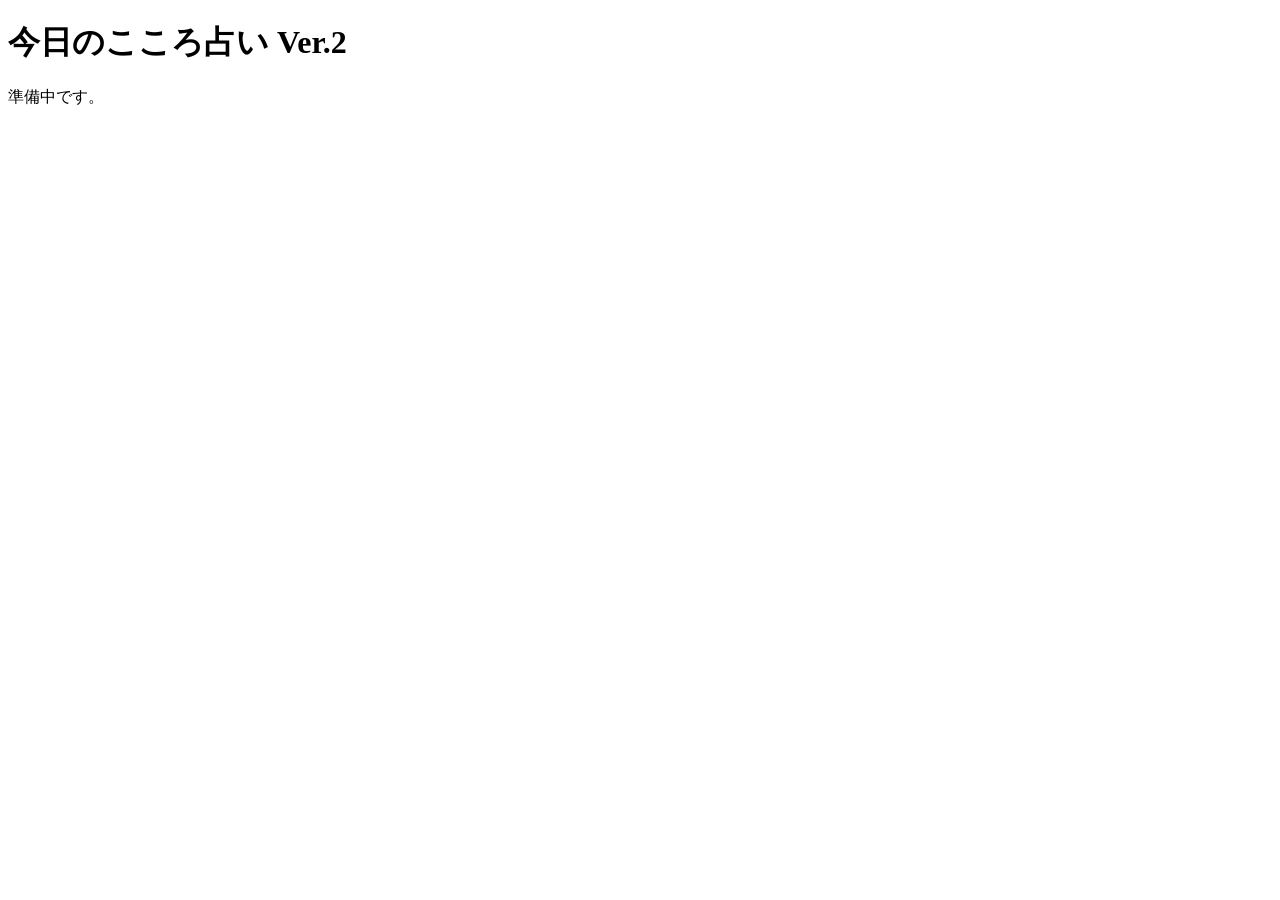
==== index.html @ 20e19fe3 "Create index.htmlを追加" ====
<!DOCTYPE html>
<html lang="ja">
<head>
  <meta charset="UTF-8">
  <meta name="viewport" content="width=device-width, initial-scale=1.0">
  <title>今日のこころ占い Ver.2</title>
</head>

<body>
  <main>
    <h1>今日のこころ占い Ver.2</h1>
    <p>準備中です。</p>
  </main>
</body>
</html>
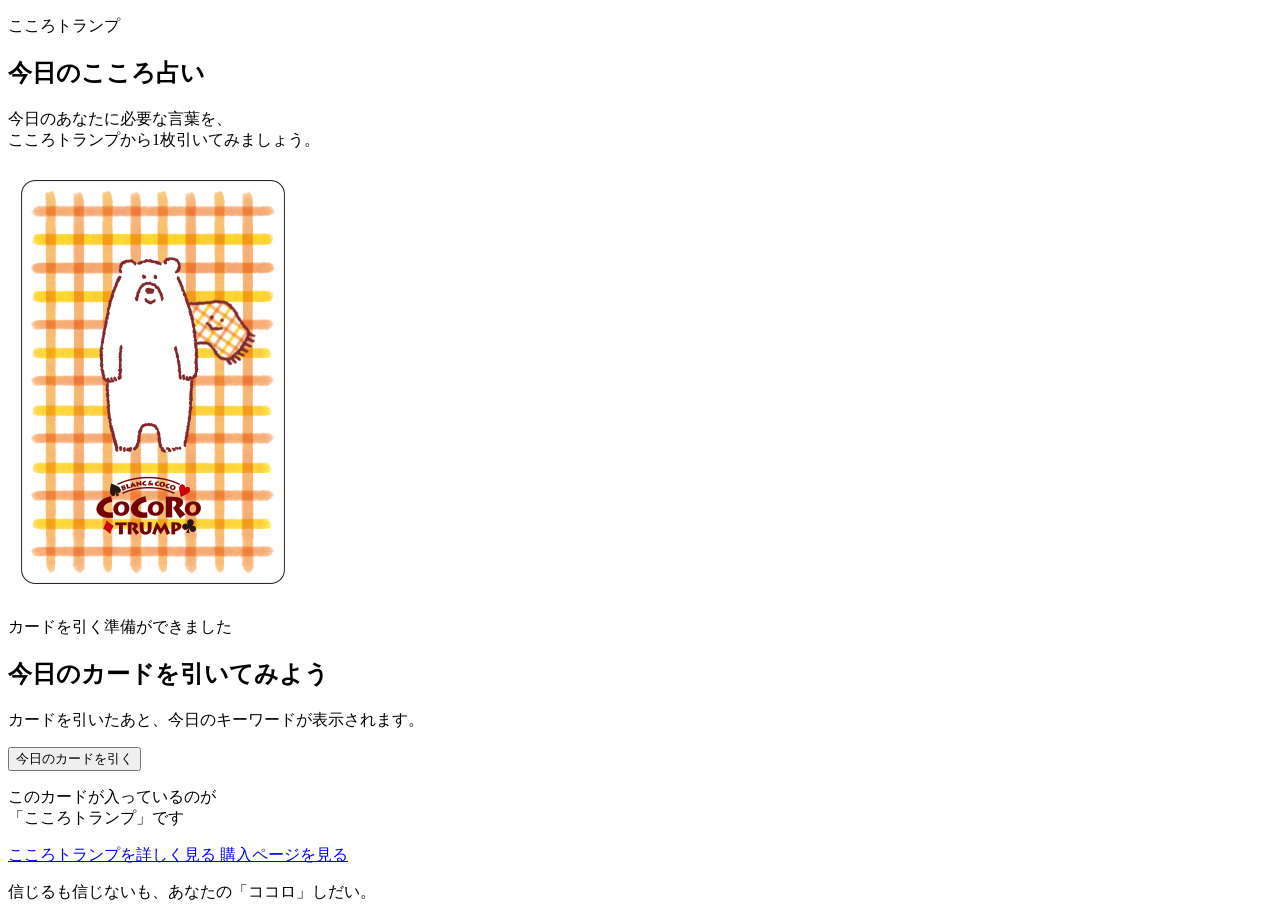
==== commit 5a531936: "Ver.2の画面構成を追加" ====
--- a/index.html
+++ b/index.html
@@ -2,14 +2,125 @@
 <html lang="ja">
 <head>
   <meta charset="UTF-8">
-  <meta name="viewport" content="width=device-width, initial-scale=1.0">
-  <title>今日のこころ占い Ver.2</title>
+
+  <meta
+    name="viewport"
+    content="width=device-width, initial-scale=1.0"
+  >
+
+  <meta
+    name="description"
+    content="こころトランプの52枚から、今日のあなたのカードを1枚引く『今日のこころ占い』です。"
+  >
+
+  <title>今日のこころ占い｜こころトランプ</title>
+
+  <link rel="stylesheet" href="style.css">
 </head>
 
 <body>
-  <main>
-    <h1>今日のこころ占い Ver.2</h1>
-    <p>準備中です。</p>
+  <main class="fortune-app">
+
+    <section class="fortune-panel">
+
+      <header class="fortune-header">
+        <p class="eyebrow">こころトランプ</p>
+
+        <h1>今日のこころ占い</h1>
+
+        <p class="lead">
+          今日のあなたに必要な言葉を、<br>
+          こころトランプから1枚引いてみましょう。
+        </p>
+      </header>
+
+      <section
+        id="cardStage"
+        class="card-stage"
+        aria-live="polite"
+      >
+        <div id="cardFrame" class="card-frame">
+
+          <img
+            id="cardImage"
+            class="card-image"
+            src="images/パッケージ_こころトランプ.jpg"
+            alt="こころトランプのカード裏面"
+          >
+
+        </div>
+      </section>
+
+      <section class="result-area">
+
+        <p id="statusText" class="status-text">
+          カードを引く準備ができました
+        </p>
+
+        <h2 id="cardWord" class="card-word">
+          今日のカードを引いてみよう
+        </h2>
+
+        <p id="cardMessage" class="card-message">
+          カードを引いたあと、今日のキーワードが表示されます。
+        </p>
+
+      </section>
+
+      <div class="action-area">
+
+        <button
+          id="drawButton"
+          class="draw-button"
+          type="button"
+        >
+          今日のカードを引く
+        </button>
+
+      </div>
+
+      <section class="brand-area">
+
+        <p class="brand-message">
+          このカードが入っているのが<br>
+          「こころトランプ」です
+        </p>
+
+        <div class="link-buttons">
+
+          <a
+            class="link-button secondary"
+            href="https://www.cocoket.com/cocorotrump/"
+            target="_blank"
+            rel="noopener noreferrer"
+          >
+            こころトランプを詳しく見る
+          </a>
+
+          <a
+            class="link-button primary"
+            href="https://xgqxfy5miscuqgs8jlto.stores.jp"
+            target="_blank"
+            rel="noopener noreferrer"
+          >
+            購入ページを見る
+          </a>
+
+        </div>
+
+      </section>
+
+      <footer class="fortune-footer">
+        <p>
+          信じるも信じないも、あなたの「ココロ」しだい。
+        </p>
+      </footer>
+
+    </section>
+
   </main>
+
+  <script src="cards.js"></script>
+  <script src="app.js"></script>
 </body>
 </html>
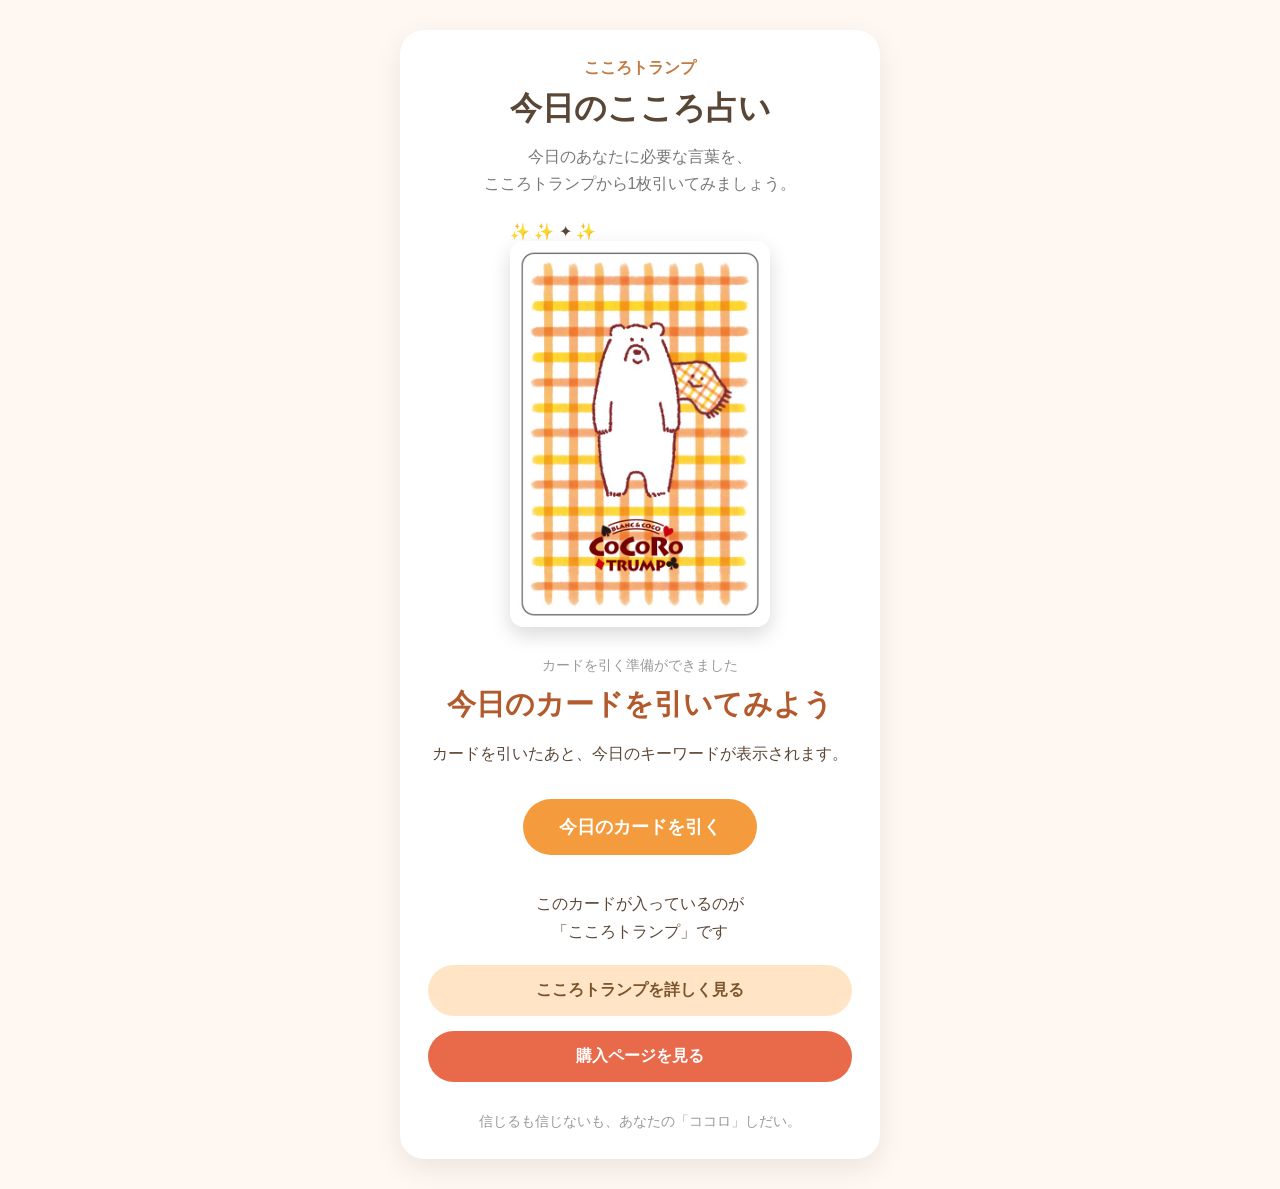
==== commit db543ee0: "キラキラ表示に対応した画面へ更新" ====
--- a/index.html
+++ b/index.html
@@ -40,6 +40,17 @@
         aria-live="polite"
       >
         <div id="cardFrame" class="card-frame">
+
+          <div
+            id="sparkleLayer"
+            class="sparkle-layer"
+            aria-hidden="true"
+          >
+            <span class="sparkle sparkle-1">✨</span>
+            <span class="sparkle sparkle-2">✨</span>
+            <span class="sparkle sparkle-3">✦</span>
+            <span class="sparkle sparkle-4">✨</span>
+          </div>
 
           <img
             id="cardImage"
--- a/style.css
+++ b/style.css
@@ -0,0 +1,430 @@
+*{
+    margin:0;
+    padding:0;
+    box-sizing:border-box;
+}
+
+body{
+    background:#FFF7F1;
+    font-family:"Yu Gothic","Hiragino Sans","Meiryo",sans-serif;
+    color:#5A4635;
+}
+
+.fortune-app{
+    width:100%;
+    display:flex;
+    justify-content:center;
+    padding:30px 15px;
+}
+
+.fortune-panel{
+    width:100%;
+    max-width:480px;
+    background:#ffffff;
+    border-radius:24px;
+    padding:28px;
+    box-shadow:0 10px 30px rgba(0,0,0,.08);
+}
+
+.fortune-header{
+    text-align:center;
+    margin-bottom:25px;
+}
+
+.eyebrow{
+    color:#C37B42;
+    font-weight:bold;
+    margin-bottom:8px;
+}
+
+h1{
+    font-size:2rem;
+    margin-bottom:12px;
+}
+
+.lead{
+    color:#777;
+    line-height:1.7;
+}
+
+.card-stage{
+    display:flex;
+    justify-content:center;
+    margin:25px 0;
+}
+
+.card-frame{
+    width:260px;
+}
+
+.card-image{
+    width:100%;
+    border-radius:14px;
+    box-shadow:0 8px 20px rgba(0,0,0,.15);
+}
+
+.result-area{
+    text-align:center;
+    margin:25px 0;
+}
+
+.status-text{
+    color:#999;
+    font-size:.9rem;
+    margin-bottom:10px;
+}
+
+.card-word{
+    color:#B35A2D;
+    font-size:1.8rem;
+    margin-bottom:15px;
+}
+
+.card-message{
+    line-height:1.8;
+    font-size:1rem;
+}
+
+.action-area{
+    text-align:center;
+    margin:30px 0;
+}
+
+.draw-button{
+    background:#F39B3D;
+    color:#fff;
+    border:none;
+    border-radius:50px;
+    padding:16px 36px;
+    font-size:18px;
+    font-weight:bold;
+    cursor:pointer;
+    transition:.3s;
+}
+
+.draw-button:hover{
+    background:#E88722;
+    transform:scale(1.05);
+}
+
+.brand-area{
+    margin-top:35px;
+    text-align:center;
+}
+
+.brand-message{
+    margin-bottom:18px;
+    line-height:1.8;
+}
+
+.link-buttons{
+    display:flex;
+    flex-direction:column;
+    gap:15px;
+}
+
+.link-button{
+    display:block;
+    text-decoration:none;
+    padding:15px;
+    border-radius:40px;
+    font-weight:bold;
+}
+
+.primary{
+    background:#E96A4B;
+    color:#fff;
+}
+
+.secondary{
+    background:#FFE5C6;
+    color:#7A542C;
+}
+
+.fortune-footer{
+    margin-top:30px;
+    text-align:center;
+    color:#999;
+    font-size:.9rem;
+}
+
+@media(max-width:480px){
+
+    .fortune-panel{
+        padding:20px;
+    }
+
+    .card-frame{
+        width:220px;
+    }
+
+    h1{
+        font-size:1.7rem;
+    }
+
+    .card-word{
+        font-size:1.5rem;
+    }
+
+}
+/* シャッフル中 */
+.card-frame.is-shuffling{
+    animation: cardShake .18s infinite alternate;
+}
+
+.card-frame.is-shuffling .card-image{
+    filter: brightness(1.04) saturate(1.08);
+}
+
+/* 最終カードの表示 */
+.card-frame.is-revealing{
+    animation: cardReveal .65s ease;
+}
+
+/* ボタン無効時 */
+.draw-button:disabled{
+    opacity:.65;
+    cursor:not-allowed;
+    transform:none;
+}
+
+/* シャッフル演出 */
+@keyframes cardShake{
+    0%{
+        transform:translateX(-4px) rotate(-1.5deg) scale(1.01);
+    }
+
+    100%{
+        transform:translateX(4px) rotate(1.5deg) scale(1.03);
+    }
+}
+
+/* カード確定演出 */
+@keyframes cardReveal{
+    0%{
+        opacity:.25;
+        transform:scale(.82) rotateY(80deg);
+    }
+
+    60%{
+        opacity:1;
+        transform:scale(1.08) rotateY(0deg);
+    }
+
+    100%{
+        opacity:1;
+        transform:scale(1) rotateY(0deg);
+    }
+}
+
+/* 動きを減らす設定の利用者向け */
+@media (prefers-reduced-motion: reduce){
+
+    .card-frame.is-shuffling,
+    .card-frame.is-revealing,
+    .draw-button{
+        animation:none;
+        transition:none;
+    }
+
+}
+/* ================================
+   Ver.2 ドラムロール強化演出
+================================ */
+
+/* カード枠の基準位置 */
+.card-frame{
+    position:relative;
+    transform-style:preserve-3d;
+    transition:
+        transform .25s ease,
+        filter .25s ease;
+}
+
+/* シャッフル中 */
+.card-frame.is-shuffling{
+    animation:
+        drumShuffle .12s infinite alternate ease-in-out;
+}
+
+/* シャッフル中の画像 */
+.card-frame.is-shuffling .card-image{
+    filter:
+        brightness(1.08)
+        saturate(1.12);
+
+    box-shadow:
+        0 14px 35px rgba(0,0,0,.22);
+}
+
+/* 最後にポンと確定 */
+.card-frame.is-revealing{
+    animation:
+        finalCardReveal .85s
+        cubic-bezier(.22,1.4,.36,1);
+}
+
+/* キラキラ演出の土台 */
+.card-frame.is-sparkling::before,
+.card-frame.is-sparkling::after{
+    position:absolute;
+    z-index:5;
+    pointer-events:none;
+    font-size:34px;
+    opacity:0;
+}
+
+/* 左上のキラキラ */
+.card-frame.is-sparkling::before{
+    content:"✨";
+    top:4%;
+    left:-12%;
+    animation:sparkleLeft 1.2s ease-out;
+}
+
+/* 右上のキラキラ */
+.card-frame.is-sparkling::after{
+    content:"✨";
+    top:18%;
+    right:-12%;
+    animation:sparkleRight 1.2s ease-out .1s;
+}
+
+/* シャッフル中の揺れ */
+@keyframes drumShuffle{
+    0%{
+        transform:
+            translateX(-7px)
+            translateY(-2px)
+            rotate(-2deg)
+            scale(1.025);
+    }
+
+    100%{
+        transform:
+            translateX(7px)
+            translateY(2px)
+            rotate(2deg)
+            scale(1.045);
+    }
+}
+
+/* 最終カードの「だん！」 */
+@keyframes finalCardReveal{
+    0%{
+        opacity:.2;
+        transform:
+            scale(.68)
+            rotateY(90deg);
+        filter:brightness(1.7);
+    }
+
+    45%{
+        opacity:1;
+        transform:
+            scale(1.16)
+            rotateY(0deg);
+        filter:brightness(1.25);
+    }
+
+    68%{
+        transform:scale(.96);
+    }
+
+    84%{
+        transform:scale(1.05);
+    }
+
+    100%{
+        opacity:1;
+        transform:scale(1);
+        filter:brightness(1);
+    }
+}
+
+/* 左のキラキラ */
+@keyframes sparkleLeft{
+    0%{
+        opacity:0;
+        transform:
+            scale(.3)
+            rotate(-25deg);
+    }
+
+    35%{
+        opacity:1;
+        transform:
+            scale(1.3)
+            rotate(10deg);
+    }
+
+    100%{
+        opacity:0;
+        transform:
+            translate(-18px,-28px)
+            scale(.6)
+            rotate(35deg);
+    }
+}
+
+/* 右のキラキラ */
+@keyframes sparkleRight{
+    0%{
+        opacity:0;
+        transform:
+            scale(.3)
+            rotate(25deg);
+    }
+
+    35%{
+        opacity:1;
+        transform:
+            scale(1.3)
+            rotate(-10deg);
+    }
+
+    100%{
+        opacity:0;
+        transform:
+            translate(18px,-28px)
+            scale(.6)
+            rotate(-35deg);
+    }
+}
+
+/* ボタンを押したとき */
+.draw-button:active{
+    transform:scale(.95);
+}
+
+/* 選択中のボタン */
+.draw-button.is-drawing{
+    animation:
+        buttonPulse .8s infinite alternate;
+}
+
+/* ボタンの鼓動 */
+@keyframes buttonPulse{
+    0%{
+        filter:brightness(.96);
+        transform:scale(.98);
+    }
+
+    100%{
+        filter:brightness(1.08);
+        transform:scale(1.02);
+    }
+}
+
+/* 動きを減らす設定への配慮 */
+@media (prefers-reduced-motion: reduce){
+
+    .card-frame.is-shuffling,
+    .card-frame.is-revealing,
+    .card-frame.is-sparkling::before,
+    .card-frame.is-sparkling::after,
+    .draw-button.is-drawing{
+        animation:none;
+    }
+
+}
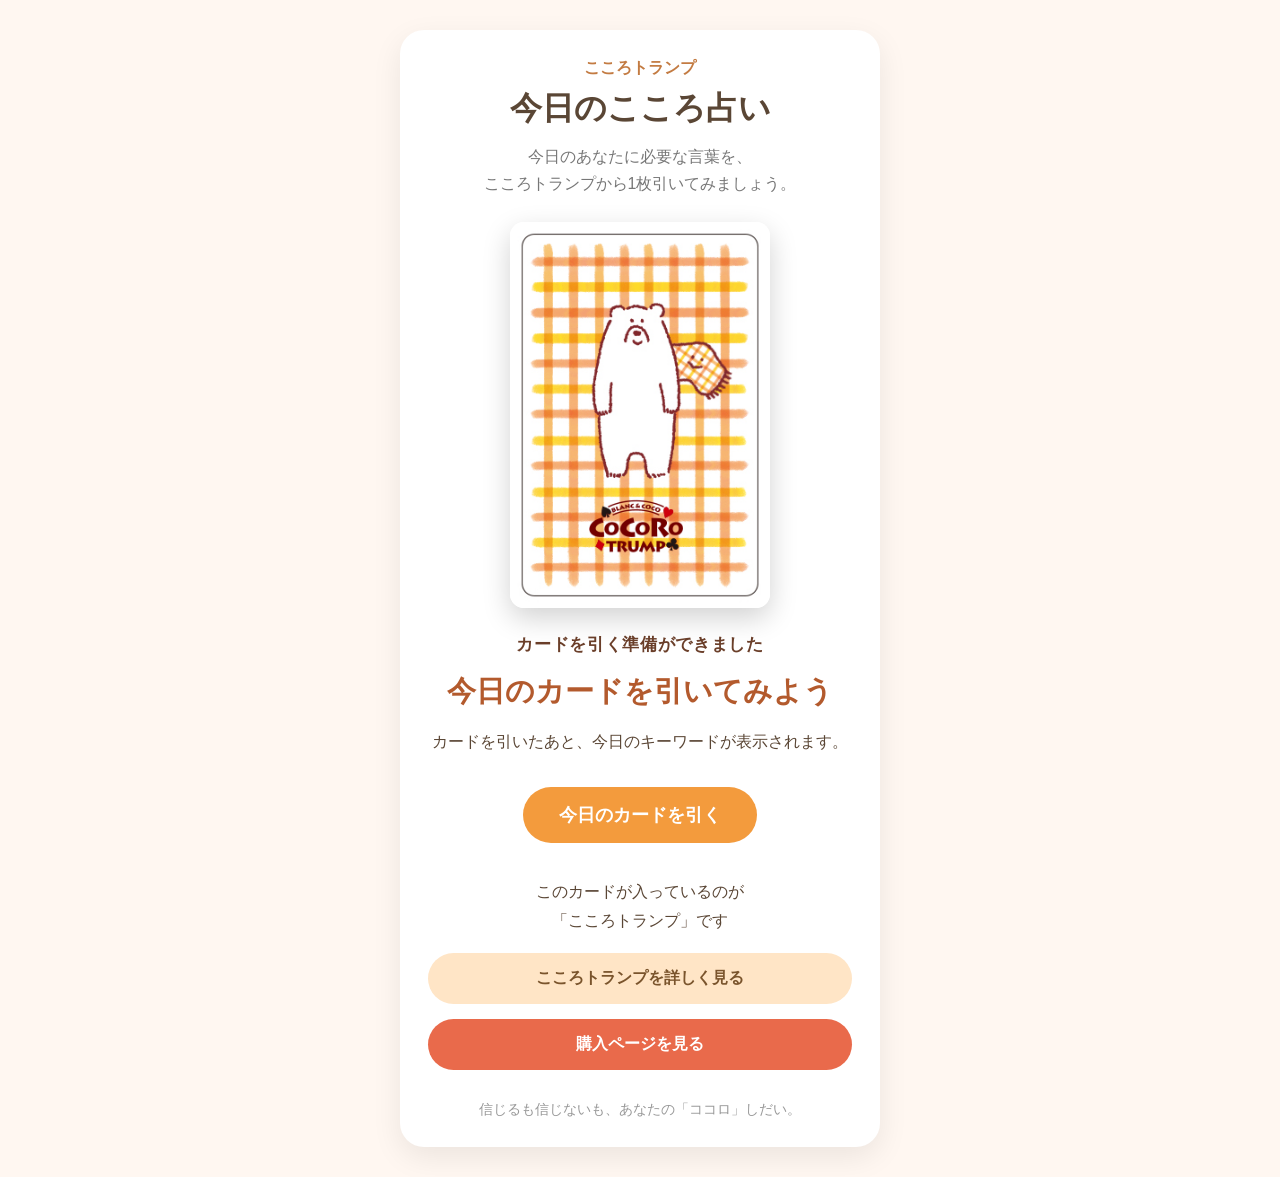
==== commit cbc4260c: "キラキラを確定時のみ表示するよう修正" ====
--- a/index.html
+++ b/index.html
@@ -45,12 +45,7 @@
             id="sparkleLayer"
             class="sparkle-layer"
             aria-hidden="true"
-          >
-            <span class="sparkle sparkle-1">✨</span>
-            <span class="sparkle sparkle-2">✨</span>
-            <span class="sparkle sparkle-3">✦</span>
-            <span class="sparkle sparkle-4">✨</span>
-          </div>
+          ></div>
 
           <img
             id="cardImage"
--- a/style.css
+++ b/style.css
@@ -1,298 +1,281 @@
-*{
-    margin:0;
-    padding:0;
-    box-sizing:border-box;
-}
-
-body{
-    background:#FFF7F1;
-    font-family:"Yu Gothic","Hiragino Sans","Meiryo",sans-serif;
-    color:#5A4635;
-}
-
-.fortune-app{
-    width:100%;
-    display:flex;
-    justify-content:center;
-    padding:30px 15px;
-}
-
-.fortune-panel{
-    width:100%;
-    max-width:480px;
-    background:#ffffff;
-    border-radius:24px;
-    padding:28px;
-    box-shadow:0 10px 30px rgba(0,0,0,.08);
-}
-
-.fortune-header{
-    text-align:center;
-    margin-bottom:25px;
-}
-
-.eyebrow{
-    color:#C37B42;
-    font-weight:bold;
-    margin-bottom:8px;
-}
-
-h1{
-    font-size:2rem;
-    margin-bottom:12px;
-}
-
-.lead{
-    color:#777;
-    line-height:1.7;
-}
-
-.card-stage{
-    display:flex;
-    justify-content:center;
-    margin:25px 0;
-}
-
-.card-frame{
-    width:260px;
-}
-
-.card-image{
-    width:100%;
-    border-radius:14px;
-    box-shadow:0 8px 20px rgba(0,0,0,.15);
-}
-
-.result-area{
-    text-align:center;
-    margin:25px 0;
-}
-
-.status-text{
-    color:#999;
-    font-size:.9rem;
-    margin-bottom:10px;
-}
-
-.card-word{
-    color:#B35A2D;
-    font-size:1.8rem;
-    margin-bottom:15px;
-}
-
-.card-message{
-    line-height:1.8;
-    font-size:1rem;
-}
-
-.action-area{
-    text-align:center;
-    margin:30px 0;
-}
-
-.draw-button{
-    background:#F39B3D;
-    color:#fff;
-    border:none;
-    border-radius:50px;
-    padding:16px 36px;
-    font-size:18px;
-    font-weight:bold;
-    cursor:pointer;
-    transition:.3s;
-}
-
-.draw-button:hover{
-    background:#E88722;
-    transform:scale(1.05);
-}
-
-.brand-area{
-    margin-top:35px;
-    text-align:center;
-}
-
-.brand-message{
-    margin-bottom:18px;
-    line-height:1.8;
-}
-
-.link-buttons{
-    display:flex;
-    flex-direction:column;
-    gap:15px;
-}
-
-.link-button{
-    display:block;
-    text-decoration:none;
-    padding:15px;
-    border-radius:40px;
-    font-weight:bold;
-}
-
-.primary{
-    background:#E96A4B;
-    color:#fff;
-}
-
-.secondary{
-    background:#FFE5C6;
-    color:#7A542C;
-}
-
-.fortune-footer{
-    margin-top:30px;
-    text-align:center;
-    color:#999;
-    font-size:.9rem;
-}
-
-@media(max-width:480px){
-
-    .fortune-panel{
-        padding:20px;
-    }
-
-    .card-frame{
-        width:220px;
-    }
-
-    h1{
-        font-size:1.7rem;
-    }
-
-    .card-word{
-        font-size:1.5rem;
-    }
-
-}
-/* シャッフル中 */
-.card-frame.is-shuffling{
-    animation: cardShake .18s infinite alternate;
-}
-
-.card-frame.is-shuffling .card-image{
-    filter: brightness(1.04) saturate(1.08);
-}
-
-/* 最終カードの表示 */
-.card-frame.is-revealing{
-    animation: cardReveal .65s ease;
-}
-
-/* ボタン無効時 */
-.draw-button:disabled{
-    opacity:.65;
-    cursor:not-allowed;
-    transform:none;
-}
-
-/* シャッフル演出 */
-@keyframes cardShake{
-    0%{
-        transform:translateX(-4px) rotate(-1.5deg) scale(1.01);
-    }
-
-    100%{
-        transform:translateX(4px) rotate(1.5deg) scale(1.03);
-    }
-}
-
-/* カード確定演出 */
-@keyframes cardReveal{
-    0%{
-        opacity:.25;
-        transform:scale(.82) rotateY(80deg);
-    }
-
-    60%{
-        opacity:1;
-        transform:scale(1.08) rotateY(0deg);
-    }
-
-    100%{
-        opacity:1;
-        transform:scale(1) rotateY(0deg);
-    }
-}
-
-/* 動きを減らす設定の利用者向け */
-@media (prefers-reduced-motion: reduce){
-
-    .card-frame.is-shuffling,
-    .card-frame.is-revealing,
-    .draw-button{
-        animation:none;
-        transition:none;
-    }
-
-}
-/* ================================
-   Ver.2 ドラムロール強化演出
-================================ */
-
-/* カード枠の基準位置 */
-.card-frame{
-    position:relative;
-    transform-style:preserve-3d;
+* {
+    margin: 0;
+    padding: 0;
+    box-sizing: border-box;
+}
+
+body {
+    background: #fff7f1;
+    font-family:
+        "Yu Gothic",
+        "Hiragino Sans",
+        "Meiryo",
+        sans-serif;
+    color: #5a4635;
+}
+
+.fortune-app {
+    width: 100%;
+    display: flex;
+    justify-content: center;
+    padding: 30px 15px;
+}
+
+.fortune-panel {
+    width: 100%;
+    max-width: 480px;
+    background: #ffffff;
+    border-radius: 24px;
+    padding: 28px;
+    box-shadow: 0 10px 30px rgba(0, 0, 0, .08);
+    overflow: visible;
+}
+
+.fortune-header {
+    text-align: center;
+    margin-bottom: 25px;
+}
+
+.eyebrow {
+    color: #c37b42;
+    font-weight: bold;
+    margin-bottom: 8px;
+}
+
+h1 {
+    font-size: 2rem;
+    margin-bottom: 12px;
+}
+
+.lead {
+    color: #777;
+    line-height: 1.7;
+}
+
+.card-stage {
+    display: flex;
+    justify-content: center;
+    margin: 25px 0;
+    overflow: visible;
+}
+
+.card-frame {
+    position: relative;
+    width: 260px;
+    transform-style: preserve-3d;
     transition:
         transform .25s ease,
         filter .25s ease;
+    overflow: visible;
+}
+
+.card-image {
+    display: block;
+    width: 100%;
+    height: auto;
+    border-radius: 14px;
+    box-shadow: 0 10px 28px rgba(0, 0, 0, .18);
+}
+
+.result-area {
+    text-align: center;
+    margin: 25px 0;
+}
+
+.status-text {
+    min-height: 1.6em;
+    margin-bottom: 10px;
+    color: #6b3f2a;
+    font-size: 1.05rem;
+    font-weight: 800;
+    letter-spacing: .04em;
+}
+
+.card-word {
+    color: #b35a2d;
+    font-size: 1.8rem;
+    margin-bottom: 15px;
+    line-height: 1.5;
+}
+
+.card-message {
+    line-height: 1.8;
+    font-size: 1rem;
+}
+
+.action-area {
+    text-align: center;
+    margin: 30px 0;
+}
+
+.draw-button {
+    background: #f39b3d;
+    color: #fff;
+    border: none;
+    border-radius: 50px;
+    padding: 16px 36px;
+    font-size: 18px;
+    font-weight: bold;
+    cursor: pointer;
+    transition:
+        transform .2s ease,
+        background .2s ease,
+        filter .2s ease;
+}
+
+.draw-button:hover {
+    background: #e88722;
+    transform: scale(1.04);
+}
+
+.draw-button:active {
+    transform: scale(.95);
+}
+
+.draw-button:disabled {
+    opacity: .72;
+    cursor: not-allowed;
+}
+
+.draw-button.is-drawing {
+    animation: buttonPulse .8s infinite alternate;
+}
+
+.brand-area {
+    margin-top: 35px;
+    text-align: center;
+}
+
+.brand-message {
+    margin-bottom: 18px;
+    line-height: 1.8;
+}
+
+.link-buttons {
+    display: flex;
+    flex-direction: column;
+    gap: 15px;
+}
+
+.link-button {
+    display: block;
+    text-decoration: none;
+    padding: 15px;
+    border-radius: 40px;
+    font-weight: bold;
+    transition:
+        transform .2s ease,
+        filter .2s ease;
+}
+
+.link-button:hover {
+    transform: translateY(-2px);
+    filter: brightness(1.03);
+}
+
+.link-button.primary {
+    background: #e96a4b;
+    color: #fff;
+}
+
+.link-button.secondary {
+    background: #ffe5c6;
+    color: #7a542c;
+}
+
+.fortune-footer {
+    margin-top: 30px;
+    text-align: center;
+    color: #999;
+    font-size: .9rem;
 }
 
 /* シャッフル中 */
-.card-frame.is-shuffling{
+
+.card-frame.is-shuffling {
     animation:
         drumShuffle .12s infinite alternate ease-in-out;
 }
 
-/* シャッフル中の画像 */
-.card-frame.is-shuffling .card-image{
+.card-frame.is-shuffling .card-image {
     filter:
         brightness(1.08)
         saturate(1.12);
 
     box-shadow:
-        0 14px 35px rgba(0,0,0,.22);
-}
-
-/* 最後にポンと確定 */
-.card-frame.is-revealing{
+        0 14px 35px rgba(0, 0, 0, .23);
+}
+
+/* 最終カードの表示 */
+
+.card-frame.is-revealing {
     animation:
         finalCardReveal .85s
-        cubic-bezier(.22,1.4,.36,1);
-}
-
-/* キラキラ演出の土台 */
-.card-frame.is-sparkling::before,
-.card-frame.is-sparkling::after{
-    position:absolute;
-    z-index:5;
-    pointer-events:none;
-    font-size:34px;
-    opacity:0;
-}
-
-/* 左上のキラキラ */
-.card-frame.is-sparkling::before{
-    content:"✨";
-    top:4%;
-    left:-12%;
-    animation:sparkleLeft 1.2s ease-out;
-}
-
-/* 右上のキラキラ */
-.card-frame.is-sparkling::after{
-    content:"✨";
-    top:18%;
-    right:-12%;
-    animation:sparkleRight 1.2s ease-out .1s;
-}
-
-/* シャッフル中の揺れ */
-@keyframes drumShuffle{
-    0%{
+        cubic-bezier(.22, 1.4, .36, 1);
+}
+
+/* キラキラ */
+
+.sparkle-layer {
+    position: absolute;
+    inset: -38px;
+    z-index: 10;
+    pointer-events: none;
+    overflow: visible;
+}
+
+.sparkle {
+    position: absolute;
+    opacity: 0;
+    font-size: 36px;
+    line-height: 1;
+    filter: drop-shadow(0 2px 5px rgba(225, 159, 35, .28));
+}
+
+.sparkle-1 {
+    top: 3%;
+    left: -2%;
+}
+
+.sparkle-2 {
+    top: 14%;
+    right: -3%;
+    font-size: 44px;
+}
+
+.sparkle-3 {
+    bottom: 15%;
+    left: -3%;
+    font-size: 39px;
+    color: #f1ba43;
+}
+
+.sparkle-4 {
+    right: 2%;
+    bottom: 4%;
+    font-size: 32px;
+}
+
+.show-sparkles .sparkle-1 {
+    animation: sparkleBurst1 1.2s ease-out forwards;
+}
+
+.show-sparkles .sparkle-2 {
+    animation: sparkleBurst2 1.25s ease-out .08s forwards;
+}
+
+.show-sparkles .sparkle-3 {
+    animation: sparkleBurst3 1.15s ease-out .14s forwards;
+}
+
+.show-sparkles .sparkle-4 {
+    animation: sparkleBurst4 1.2s ease-out .2s forwards;
+}
+
+/* アニメーション */
+
+@keyframes drumShuffle {
+    0% {
         transform:
             translateX(-7px)
             translateY(-2px)
@@ -300,7 +283,7 @@
             scale(1.025);
     }
 
-    100%{
+    100% {
         transform:
             translateX(7px)
             translateY(2px)
@@ -309,122 +292,181 @@
     }
 }
 
-/* 最終カードの「だん！」 */
-@keyframes finalCardReveal{
-    0%{
-        opacity:.2;
+@keyframes finalCardReveal {
+    0% {
+        opacity: .2;
         transform:
             scale(.68)
             rotateY(90deg);
-        filter:brightness(1.7);
-    }
-
-    45%{
-        opacity:1;
+        filter: brightness(1.7);
+    }
+
+    45% {
+        opacity: 1;
         transform:
             scale(1.16)
             rotateY(0deg);
-        filter:brightness(1.25);
-    }
-
-    68%{
-        transform:scale(.96);
-    }
-
-    84%{
-        transform:scale(1.05);
-    }
-
-    100%{
-        opacity:1;
-        transform:scale(1);
-        filter:brightness(1);
-    }
-}
-
-/* 左のキラキラ */
-@keyframes sparkleLeft{
-    0%{
-        opacity:0;
-        transform:
-            scale(.3)
-            rotate(-25deg);
-    }
-
-    35%{
-        opacity:1;
+        filter: brightness(1.25);
+    }
+
+    68% {
+        transform: scale(.96);
+    }
+
+    84% {
+        transform: scale(1.05);
+    }
+
+    100% {
+        opacity: 1;
+        transform: scale(1);
+        filter: brightness(1);
+    }
+}
+
+@keyframes buttonPulse {
+    0% {
+        filter: brightness(.96);
+        transform: scale(.98);
+    }
+
+    100% {
+        filter: brightness(1.08);
+        transform: scale(1.02);
+    }
+}
+
+@keyframes sparkleBurst1 {
+    0% {
+        opacity: 0;
+        transform:
+            scale(.2)
+            rotate(-30deg);
+    }
+
+    35% {
+        opacity: 1;
+        transform:
+            scale(1.4)
+            rotate(10deg);
+    }
+
+    100% {
+        opacity: 0;
+        transform:
+            translate(-25px, -35px)
+            scale(.5)
+            rotate(35deg);
+    }
+}
+
+@keyframes sparkleBurst2 {
+    0% {
+        opacity: 0;
+        transform:
+            scale(.2)
+            rotate(30deg);
+    }
+
+    35% {
+        opacity: 1;
+        transform:
+            scale(1.45)
+            rotate(-10deg);
+    }
+
+    100% {
+        opacity: 0;
+        transform:
+            translate(28px, -38px)
+            scale(.5)
+            rotate(-35deg);
+    }
+}
+
+@keyframes sparkleBurst3 {
+    0% {
+        opacity: 0;
+        transform:
+            scale(.2)
+            rotate(-20deg);
+    }
+
+    40% {
+        opacity: 1;
         transform:
             scale(1.3)
-            rotate(10deg);
-    }
-
-    100%{
-        opacity:0;
-        transform:
-            translate(-18px,-28px)
-            scale(.6)
+            rotate(15deg);
+    }
+
+    100% {
+        opacity: 0;
+        transform:
+            translate(-28px, 28px)
+            scale(.45)
             rotate(35deg);
     }
 }
 
-/* 右のキラキラ */
-@keyframes sparkleRight{
-    0%{
-        opacity:0;
-        transform:
-            scale(.3)
-            rotate(25deg);
-    }
-
-    35%{
-        opacity:1;
-        transform:
-            scale(1.3)
-            rotate(-10deg);
-    }
-
-    100%{
-        opacity:0;
-        transform:
-            translate(18px,-28px)
-            scale(.6)
+@keyframes sparkleBurst4 {
+    0% {
+        opacity: 0;
+        transform:
+            scale(.2)
+            rotate(20deg);
+    }
+
+    40% {
+        opacity: 1;
+        transform:
+            scale(1.35)
+            rotate(-15deg);
+    }
+
+    100% {
+        opacity: 0;
+        transform:
+            translate(28px, 30px)
+            scale(.45)
             rotate(-35deg);
     }
 }
 
-/* ボタンを押したとき */
-.draw-button:active{
-    transform:scale(.95);
-}
-
-/* 選択中のボタン */
-.draw-button.is-drawing{
-    animation:
-        buttonPulse .8s infinite alternate;
-}
-
-/* ボタンの鼓動 */
-@keyframes buttonPulse{
-    0%{
-        filter:brightness(.96);
-        transform:scale(.98);
-    }
-
-    100%{
-        filter:brightness(1.08);
-        transform:scale(1.02);
-    }
-}
-
-/* 動きを減らす設定への配慮 */
-@media (prefers-reduced-motion: reduce){
-
+/* スマートフォン */
+
+@media (max-width: 480px) {
+    .fortune-panel {
+        padding: 20px;
+    }
+
+    .card-frame {
+        width: 220px;
+    }
+
+    h1 {
+        font-size: 1.7rem;
+    }
+
+    .card-word {
+        font-size: 1.5rem;
+    }
+
+    .status-text {
+        font-size: 1rem;
+    }
+
+    .sparkle-layer {
+        inset: -30px;
+    }
+}
+
+/* 動きを減らす設定 */
+
+@media (prefers-reduced-motion: reduce) {
     .card-frame.is-shuffling,
     .card-frame.is-revealing,
-    .card-frame.is-sparkling::before,
-    .card-frame.is-sparkling::after,
-    .draw-button.is-drawing{
-        animation:none;
-    }
-
-}
+    .draw-button.is-drawing,
+    .show-sparkles .sparkle {
+        animation: none;
+    }
+}
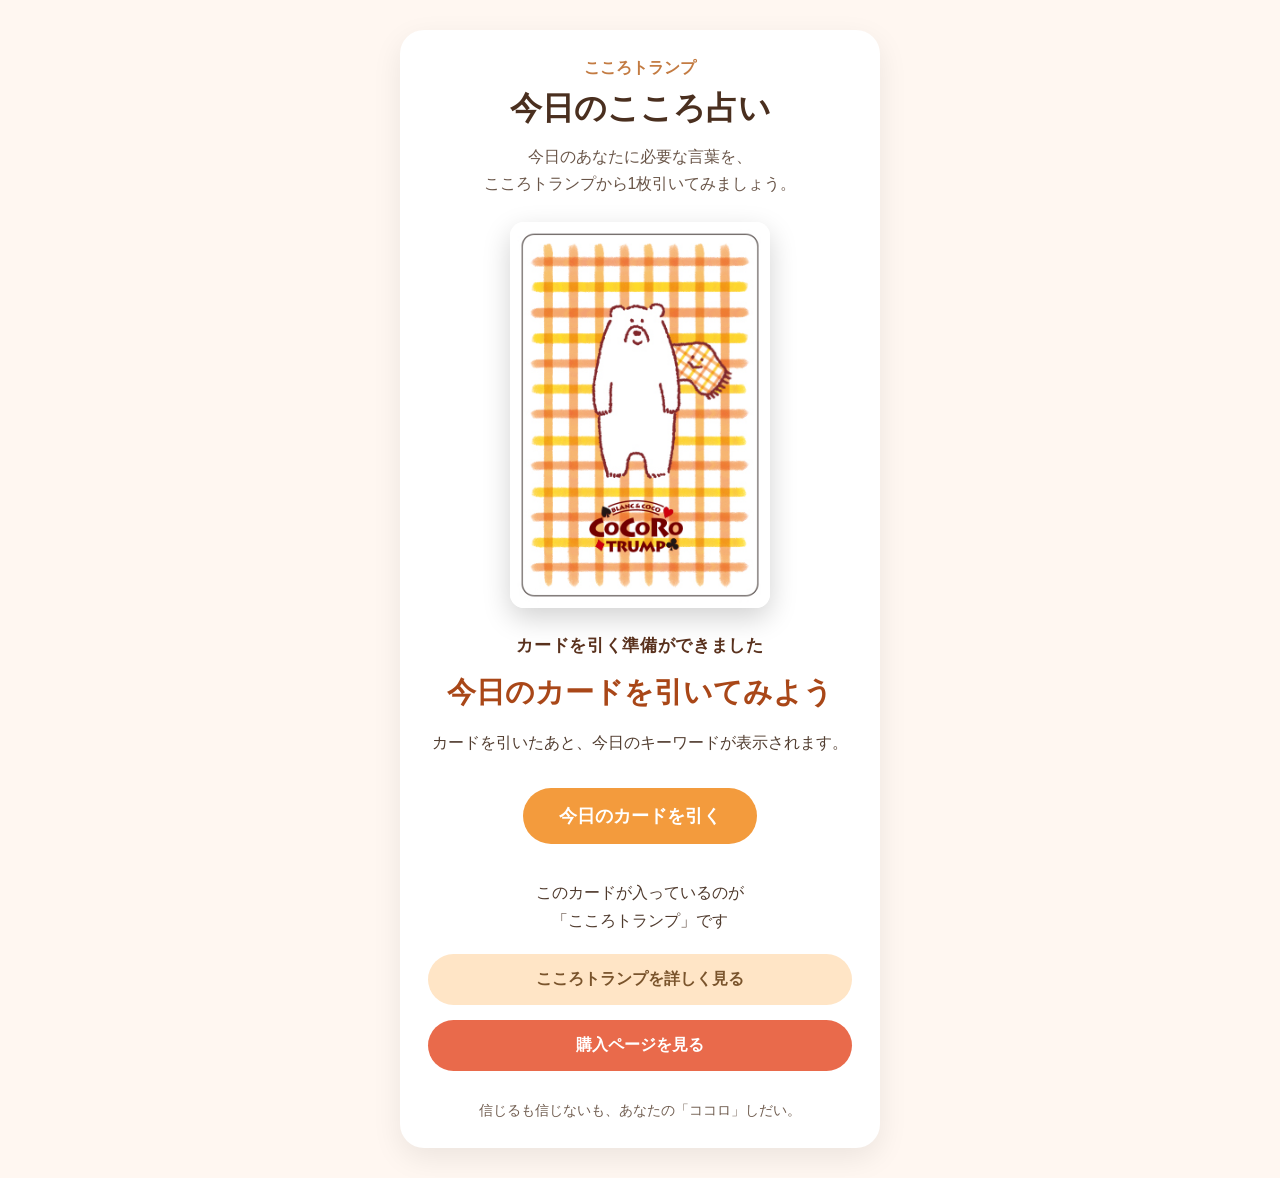
==== commit 36f108f7: "JavaScriptのキャッシュを更新" ====
--- a/index.html
+++ b/index.html
@@ -126,7 +126,7 @@
 
   </main>
 
-  <script src="cards.js"></script>
-  <script src="app.js"></script>
+ <script src="cards.js?v=2"></script>
+<script src="app.js?v=2"></script>
 </body>
 </html>
--- a/style.css
+++ b/style.css
@@ -1,472 +1,443 @@
 * {
-    margin: 0;
-    padding: 0;
-    box-sizing: border-box;
+  margin: 0;
+  padding: 0;
+  box-sizing: border-box;
 }
 
 body {
-    background: #fff7f1;
-    font-family:
-        "Yu Gothic",
-        "Hiragino Sans",
-        "Meiryo",
-        sans-serif;
-    color: #5a4635;
+  background: #fff7f1;
+  color: #4b3425;
+  font-family:
+    "Yu Gothic",
+    "Hiragino Sans",
+    "Meiryo",
+    sans-serif;
 }
 
 .fortune-app {
-    width: 100%;
-    display: flex;
-    justify-content: center;
-    padding: 30px 15px;
+  width: 100%;
+  display: flex;
+  justify-content: center;
+  padding: 30px 15px;
 }
 
 .fortune-panel {
-    width: 100%;
-    max-width: 480px;
-    background: #ffffff;
-    border-radius: 24px;
-    padding: 28px;
-    box-shadow: 0 10px 30px rgba(0, 0, 0, .08);
-    overflow: visible;
+  width: 100%;
+  max-width: 480px;
+  background: #fff;
+  border-radius: 24px;
+  padding: 28px;
+  box-shadow: 0 10px 30px rgba(0, 0, 0, .08);
+  overflow: visible;
+  transition: background .35s ease, box-shadow .35s ease;
 }
 
 .fortune-header {
-    text-align: center;
-    margin-bottom: 25px;
+  text-align: center;
+  margin-bottom: 25px;
 }
 
 .eyebrow {
-    color: #c37b42;
-    font-weight: bold;
-    margin-bottom: 8px;
+  color: #c37b42;
+  font-weight: 700;
+  margin-bottom: 8px;
 }
 
 h1 {
-    font-size: 2rem;
-    margin-bottom: 12px;
+  color: #4a2f1f;
+  font-size: 2rem;
+  font-weight: 800;
+  margin-bottom: 12px;
 }
 
 .lead {
-    color: #777;
-    line-height: 1.7;
+  color: #695548;
+  font-weight: 500;
+  line-height: 1.7;
 }
 
 .card-stage {
-    display: flex;
-    justify-content: center;
-    margin: 25px 0;
-    overflow: visible;
+  display: flex;
+  justify-content: center;
+  margin: 25px 0;
+  overflow: visible;
 }
 
 .card-frame {
-    position: relative;
-    width: 260px;
-    transform-style: preserve-3d;
-    transition:
-        transform .25s ease,
-        filter .25s ease;
-    overflow: visible;
+  position: relative;
+  width: 260px;
+  transform-style: preserve-3d;
+  transition: transform .25s ease, filter .25s ease;
+  overflow: visible;
 }
 
 .card-image {
-    display: block;
-    width: 100%;
-    height: auto;
-    border-radius: 14px;
-    box-shadow: 0 10px 28px rgba(0, 0, 0, .18);
+  display: block;
+  width: 100%;
+  height: auto;
+  border-radius: 14px;
+  box-shadow: 0 10px 28px rgba(0, 0, 0, .18);
 }
 
 .result-area {
-    text-align: center;
-    margin: 25px 0;
+  text-align: center;
+  margin: 25px 0;
 }
 
 .status-text {
-    min-height: 1.6em;
-    margin-bottom: 10px;
-    color: #6b3f2a;
-    font-size: 1.05rem;
-    font-weight: 800;
-    letter-spacing: .04em;
+  min-height: 1.6em;
+  margin-bottom: 10px;
+  color: #5a321e;
+  font-size: 1.08rem;
+  font-weight: 800;
+  letter-spacing: .04em;
+  opacity: 1;
 }
 
 .card-word {
-    color: #b35a2d;
-    font-size: 1.8rem;
-    margin-bottom: 15px;
-    line-height: 1.5;
+  color: #a94718;
+  font-size: 1.8rem;
+  font-weight: 800;
+  margin-bottom: 15px;
+  line-height: 1.5;
 }
 
 .card-message {
-    line-height: 1.8;
+  color: #513d30;
+  font-size: 1rem;
+  font-weight: 500;
+  line-height: 1.8;
+}
+
+.action-area {
+  text-align: center;
+  margin: 30px 0;
+}
+
+.draw-button {
+  background: #f39b3d;
+  color: #fff;
+  border: none;
+  border-radius: 50px;
+  padding: 16px 36px;
+  font-size: 18px;
+  font-weight: 700;
+  cursor: pointer;
+  transition: transform .2s ease, background .2s ease, filter .2s ease;
+}
+
+.draw-button:hover {
+  background: #e88722;
+  transform: scale(1.04);
+}
+
+.draw-button:active {
+  transform: scale(.95);
+}
+
+.draw-button:disabled {
+  opacity: .72;
+  cursor: not-allowed;
+}
+
+.draw-button.is-drawing {
+  animation: buttonPulse .8s infinite alternate;
+}
+
+.brand-area {
+  margin-top: 35px;
+  text-align: center;
+}
+
+.brand-message {
+  color: #4f3a2d;
+  font-weight: 500;
+  margin-bottom: 18px;
+  line-height: 1.8;
+}
+
+.link-buttons {
+  display: flex;
+  flex-direction: column;
+  gap: 15px;
+}
+
+.link-button {
+  display: block;
+  text-decoration: none;
+  padding: 15px;
+  border-radius: 40px;
+  font-weight: 700;
+  transition: transform .2s ease, filter .2s ease;
+}
+
+.link-button:hover {
+  transform: translateY(-2px);
+  filter: brightness(1.03);
+}
+
+.link-button.primary {
+  background: #e96a4b;
+  color: #fff;
+}
+
+.link-button.secondary {
+  background: #ffe5c6;
+  color: #7a542c;
+}
+
+.fortune-footer {
+  margin-top: 30px;
+  text-align: center;
+  color: #725f52;
+  font-size: .9rem;
+  font-weight: 500;
+}
+
+/* シャッフル */
+.card-frame.is-shuffling {
+  animation: drumShuffle .12s infinite alternate ease-in-out;
+}
+
+.card-frame.is-shuffling .card-image {
+  filter: brightness(1.08) saturate(1.12);
+  box-shadow: 0 14px 35px rgba(0, 0, 0, .23);
+}
+
+/* 最終カード */
+.card-frame.is-revealing {
+  animation:
+    finalCardReveal .85s
+    cubic-bezier(.22, 1.4, .36, 1);
+}
+
+/* キラキラ */
+.sparkle-layer {
+  position: absolute;
+  inset: -38px;
+  z-index: 10;
+  pointer-events: none;
+  overflow: visible;
+}
+
+.sparkle-layer:empty {
+  display: none;
+}
+
+.sparkle-layer:not(:empty) {
+  display: block;
+}
+
+.sparkle {
+  position: absolute;
+  opacity: 0;
+  font-size: 36px;
+  line-height: 1;
+  filter: drop-shadow(0 2px 5px rgba(225, 159, 35, .28));
+}
+
+.sparkle-1 { top: 3%; left: -2%; }
+.sparkle-2 { top: 14%; right: -3%; font-size: 44px; }
+.sparkle-3 { bottom: 15%; left: -3%; font-size: 39px; color: #f1ba43; }
+.sparkle-4 { right: 2%; bottom: 4%; font-size: 32px; }
+.sparkle-5 { top: 42%; left: -10%; font-size: 42px; }
+.sparkle-6 { top: 52%; right: -10%; font-size: 38px; }
+
+.show-sparkles .sparkle-1 { animation: sparkleBurst1 1.2s ease-out forwards; }
+.show-sparkles .sparkle-2 { animation: sparkleBurst2 1.25s ease-out .08s forwards; }
+.show-sparkles .sparkle-3 { animation: sparkleBurst3 1.15s ease-out .14s forwards; }
+.show-sparkles .sparkle-4 { animation: sparkleBurst4 1.2s ease-out .2s forwards; }
+.show-sparkles .sparkle-5 { animation: sparkleBurst5 1.6s ease-out .05s forwards; }
+.show-sparkles .sparkle-6 { animation: sparkleBurst6 1.7s ease-out .12s forwards; }
+
+/* シークレット */
+.card-frame.secret-card {
+  animation:
+    secretCardGlow 2.2s ease-in-out,
+    secretCardFloat 2.2s ease-in-out;
+  box-shadow:
+    0 0 22px rgba(255, 196, 54, .75),
+    0 0 48px rgba(255, 225, 125, .7),
+    0 0 85px rgba(255, 184, 44, .45);
+  border-radius: 18px;
+}
+
+.card-frame.secret-card .card-image {
+  filter: brightness(1.08) saturate(1.12);
+}
+
+.fortune-panel.secret-mode {
+  animation: secretPanelFlash 2.2s ease-out;
+  box-shadow:
+    0 0 30px rgba(255, 198, 52, .35),
+    0 14px 38px rgba(0, 0, 0, .1);
+}
+
+.fortune-panel.secret-mode .status-text,
+.fortune-panel.secret-mode .card-word {
+  color: #a66b00;
+  text-shadow:
+    0 1px 0 #fff6cf,
+    0 0 12px rgba(255, 207, 71, .5);
+}
+
+/* アニメーション */
+@keyframes drumShuffle {
+  0% {
+    transform:
+      translateX(-7px)
+      translateY(-2px)
+      rotate(-2deg)
+      scale(1.025);
+  }
+
+  100% {
+    transform:
+      translateX(7px)
+      translateY(2px)
+      rotate(2deg)
+      scale(1.045);
+  }
+}
+
+@keyframes finalCardReveal {
+  0% {
+    opacity: .2;
+    transform: scale(.68) rotateY(90deg);
+    filter: brightness(1.7);
+  }
+
+  45% {
+    opacity: 1;
+    transform: scale(1.16) rotateY(0deg);
+    filter: brightness(1.25);
+  }
+
+  68% { transform: scale(.96); }
+  84% { transform: scale(1.05); }
+
+  100% {
+    opacity: 1;
+    transform: scale(1);
+    filter: brightness(1);
+  }
+}
+
+@keyframes buttonPulse {
+  0% {
+    filter: brightness(.96);
+    transform: scale(.98);
+  }
+
+  100% {
+    filter: brightness(1.08);
+    transform: scale(1.02);
+  }
+}
+
+@keyframes sparkleBurst1 {
+  0% { opacity: 0; transform: scale(.2) rotate(-30deg); }
+  35% { opacity: 1; transform: scale(1.4) rotate(10deg); }
+  100% { opacity: 0; transform: translate(-25px, -35px) scale(.5) rotate(35deg); }
+}
+
+@keyframes sparkleBurst2 {
+  0% { opacity: 0; transform: scale(.2) rotate(30deg); }
+  35% { opacity: 1; transform: scale(1.45) rotate(-10deg); }
+  100% { opacity: 0; transform: translate(28px, -38px) scale(.5) rotate(-35deg); }
+}
+
+@keyframes sparkleBurst3 {
+  0% { opacity: 0; transform: scale(.2) rotate(-20deg); }
+  40% { opacity: 1; transform: scale(1.3) rotate(15deg); }
+  100% { opacity: 0; transform: translate(-28px, 28px) scale(.45) rotate(35deg); }
+}
+
+@keyframes sparkleBurst4 {
+  0% { opacity: 0; transform: scale(.2) rotate(20deg); }
+  40% { opacity: 1; transform: scale(1.35) rotate(-15deg); }
+  100% { opacity: 0; transform: translate(28px, 30px) scale(.45) rotate(-35deg); }
+}
+
+@keyframes sparkleBurst5 {
+  0% { opacity: 0; transform: scale(.2) rotate(-30deg); }
+  35% { opacity: 1; transform: scale(1.6) rotate(18deg); }
+  100% { opacity: 0; transform: translate(-38px, -8px) scale(.5) rotate(50deg); }
+}
+
+@keyframes sparkleBurst6 {
+  0% { opacity: 0; transform: scale(.2) rotate(30deg); }
+  35% { opacity: 1; transform: scale(1.55) rotate(-18deg); }
+  100% { opacity: 0; transform: translate(38px, 8px) scale(.5) rotate(-50deg); }
+}
+
+@keyframes secretCardGlow {
+  0% { filter: brightness(1); }
+
+  25% {
+    filter:
+      brightness(1.3)
+      drop-shadow(0 0 14px rgba(255, 207, 71, .9));
+  }
+
+  55% {
+    filter:
+      brightness(1.12)
+      drop-shadow(0 0 28px rgba(255, 221, 123, .85));
+  }
+
+  100% { filter: brightness(1); }
+}
+
+@keyframes secretCardFloat {
+  0% { transform: scale(.85) translateY(14px); }
+  35% { transform: scale(1.12) translateY(-8px); }
+  60% { transform: scale(1.03) translateY(-3px); }
+  100% { transform: scale(1) translateY(0); }
+}
+
+@keyframes secretPanelFlash {
+  0% { background: #fff; }
+  22% { background: #fff5c9; }
+  50% { background: #fffaf0; }
+  100% { background: #fff; }
+}
+
+/* スマホ */
+@media (max-width: 480px) {
+  .fortune-panel {
+    padding: 20px;
+  }
+
+  .card-frame {
+    width: 220px;
+  }
+
+  h1 {
+    font-size: 1.7rem;
+  }
+
+  .card-word {
+    font-size: 1.5rem;
+  }
+
+  .status-text {
     font-size: 1rem;
-}
-
-.action-area {
-    text-align: center;
-    margin: 30px 0;
-}
-
-.draw-button {
-    background: #f39b3d;
-    color: #fff;
-    border: none;
-    border-radius: 50px;
-    padding: 16px 36px;
-    font-size: 18px;
-    font-weight: bold;
-    cursor: pointer;
-    transition:
-        transform .2s ease,
-        background .2s ease,
-        filter .2s ease;
-}
-
-.draw-button:hover {
-    background: #e88722;
-    transform: scale(1.04);
-}
-
-.draw-button:active {
-    transform: scale(.95);
-}
-
-.draw-button:disabled {
-    opacity: .72;
-    cursor: not-allowed;
-}
-
-.draw-button.is-drawing {
-    animation: buttonPulse .8s infinite alternate;
-}
-
-.brand-area {
-    margin-top: 35px;
-    text-align: center;
-}
-
-.brand-message {
-    margin-bottom: 18px;
-    line-height: 1.8;
-}
-
-.link-buttons {
-    display: flex;
-    flex-direction: column;
-    gap: 15px;
-}
-
-.link-button {
-    display: block;
-    text-decoration: none;
-    padding: 15px;
-    border-radius: 40px;
-    font-weight: bold;
-    transition:
-        transform .2s ease,
-        filter .2s ease;
-}
-
-.link-button:hover {
-    transform: translateY(-2px);
-    filter: brightness(1.03);
-}
-
-.link-button.primary {
-    background: #e96a4b;
-    color: #fff;
-}
-
-.link-button.secondary {
-    background: #ffe5c6;
-    color: #7a542c;
-}
-
-.fortune-footer {
-    margin-top: 30px;
-    text-align: center;
-    color: #999;
-    font-size: .9rem;
-}
-
-/* シャッフル中 */
-
-.card-frame.is-shuffling {
-    animation:
-        drumShuffle .12s infinite alternate ease-in-out;
-}
-
-.card-frame.is-shuffling .card-image {
-    filter:
-        brightness(1.08)
-        saturate(1.12);
-
-    box-shadow:
-        0 14px 35px rgba(0, 0, 0, .23);
-}
-
-/* 最終カードの表示 */
-
-.card-frame.is-revealing {
-    animation:
-        finalCardReveal .85s
-        cubic-bezier(.22, 1.4, .36, 1);
-}
-
-/* キラキラ */
-
-.sparkle-layer {
-    position: absolute;
-    inset: -38px;
-    z-index: 10;
-    pointer-events: none;
-    overflow: visible;
-}
-
-.sparkle {
-    position: absolute;
-    opacity: 0;
-    font-size: 36px;
-    line-height: 1;
-    filter: drop-shadow(0 2px 5px rgba(225, 159, 35, .28));
-}
-
-.sparkle-1 {
-    top: 3%;
-    left: -2%;
-}
-
-.sparkle-2 {
-    top: 14%;
-    right: -3%;
-    font-size: 44px;
-}
-
-.sparkle-3 {
-    bottom: 15%;
-    left: -3%;
-    font-size: 39px;
-    color: #f1ba43;
-}
-
-.sparkle-4 {
-    right: 2%;
-    bottom: 4%;
-    font-size: 32px;
-}
-
-.show-sparkles .sparkle-1 {
-    animation: sparkleBurst1 1.2s ease-out forwards;
-}
-
-.show-sparkles .sparkle-2 {
-    animation: sparkleBurst2 1.25s ease-out .08s forwards;
-}
-
-.show-sparkles .sparkle-3 {
-    animation: sparkleBurst3 1.15s ease-out .14s forwards;
-}
-
-.show-sparkles .sparkle-4 {
-    animation: sparkleBurst4 1.2s ease-out .2s forwards;
-}
-
-/* アニメーション */
-
-@keyframes drumShuffle {
-    0% {
-        transform:
-            translateX(-7px)
-            translateY(-2px)
-            rotate(-2deg)
-            scale(1.025);
-    }
-
-    100% {
-        transform:
-            translateX(7px)
-            translateY(2px)
-            rotate(2deg)
-            scale(1.045);
-    }
-}
-
-@keyframes finalCardReveal {
-    0% {
-        opacity: .2;
-        transform:
-            scale(.68)
-            rotateY(90deg);
-        filter: brightness(1.7);
-    }
-
-    45% {
-        opacity: 1;
-        transform:
-            scale(1.16)
-            rotateY(0deg);
-        filter: brightness(1.25);
-    }
-
-    68% {
-        transform: scale(.96);
-    }
-
-    84% {
-        transform: scale(1.05);
-    }
-
-    100% {
-        opacity: 1;
-        transform: scale(1);
-        filter: brightness(1);
-    }
-}
-
-@keyframes buttonPulse {
-    0% {
-        filter: brightness(.96);
-        transform: scale(.98);
-    }
-
-    100% {
-        filter: brightness(1.08);
-        transform: scale(1.02);
-    }
-}
-
-@keyframes sparkleBurst1 {
-    0% {
-        opacity: 0;
-        transform:
-            scale(.2)
-            rotate(-30deg);
-    }
-
-    35% {
-        opacity: 1;
-        transform:
-            scale(1.4)
-            rotate(10deg);
-    }
-
-    100% {
-        opacity: 0;
-        transform:
-            translate(-25px, -35px)
-            scale(.5)
-            rotate(35deg);
-    }
-}
-
-@keyframes sparkleBurst2 {
-    0% {
-        opacity: 0;
-        transform:
-            scale(.2)
-            rotate(30deg);
-    }
-
-    35% {
-        opacity: 1;
-        transform:
-            scale(1.45)
-            rotate(-10deg);
-    }
-
-    100% {
-        opacity: 0;
-        transform:
-            translate(28px, -38px)
-            scale(.5)
-            rotate(-35deg);
-    }
-}
-
-@keyframes sparkleBurst3 {
-    0% {
-        opacity: 0;
-        transform:
-            scale(.2)
-            rotate(-20deg);
-    }
-
-    40% {
-        opacity: 1;
-        transform:
-            scale(1.3)
-            rotate(15deg);
-    }
-
-    100% {
-        opacity: 0;
-        transform:
-            translate(-28px, 28px)
-            scale(.45)
-            rotate(35deg);
-    }
-}
-
-@keyframes sparkleBurst4 {
-    0% {
-        opacity: 0;
-        transform:
-            scale(.2)
-            rotate(20deg);
-    }
-
-    40% {
-        opacity: 1;
-        transform:
-            scale(1.35)
-            rotate(-15deg);
-    }
-
-    100% {
-        opacity: 0;
-        transform:
-            translate(28px, 30px)
-            scale(.45)
-            rotate(-35deg);
-    }
-}
-
-/* スマートフォン */
-
-@media (max-width: 480px) {
-    .fortune-panel {
-        padding: 20px;
-    }
-
-    .card-frame {
-        width: 220px;
-    }
-
-    h1 {
-        font-size: 1.7rem;
-    }
-
-    .card-word {
-        font-size: 1.5rem;
-    }
-
-    .status-text {
-        font-size: 1rem;
-    }
-
-    .sparkle-layer {
-        inset: -30px;
-    }
+  }
+
+  .sparkle-layer {
+    inset: -30px;
+  }
 }
 
 /* 動きを減らす設定 */
-
 @media (prefers-reduced-motion: reduce) {
-    .card-frame.is-shuffling,
-    .card-frame.is-revealing,
-    .draw-button.is-drawing,
-    .show-sparkles .sparkle {
-        animation: none;
-    }
-}
+  .card-frame.is-shuffling,
+  .card-frame.is-revealing,
+  .card-frame.secret-card,
+  .fortune-panel.secret-mode,
+  .draw-button.is-drawing,
+  .show-sparkles .sparkle {
+    animation: none;
+  }
+}
